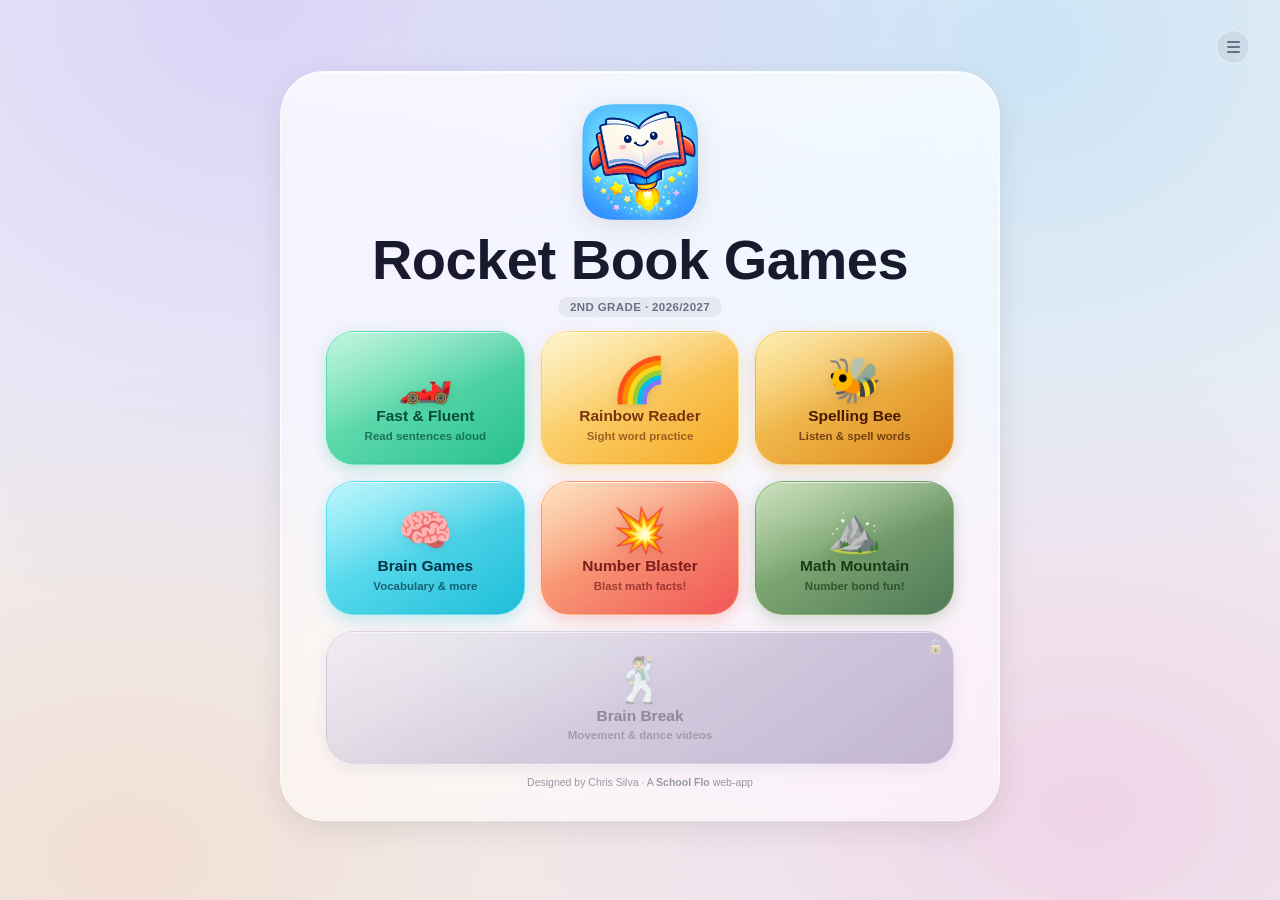
==== index.html @ 182c4bce "Add install.html + Install as Web App menu item install.html: step-by-step instructions for iOS (Saf" ====
<!doctype html>
<html lang="en">
<head>
  <meta charset="utf-8" />
  <script>if(location.hostname==='creativesilva.github.io'){location.replace('https://www.schoolflo.org/rocket_book_games/')}</script>
  <meta name="viewport" content="width=device-width, initial-scale=1, minimum-scale=1, maximum-scale=1, user-scalable=no, viewport-fit=cover" />
  <meta name="apple-mobile-web-app-capable" content="yes" />
  <meta name="apple-mobile-web-app-status-bar-style" content="black-translucent" />
  <meta name="apple-mobile-web-app-title" content="Rocket Book" />
  <meta name="theme-color" content="#f0f0f5" />
  <link rel="apple-touch-icon" href="rocket_book_logo.png?v=12" />
  <link rel="icon" type="image/png" sizes="192x192" href="rocket_book_logo.png?v=12" />
  <link rel="shortcut icon" href="rocket_book_logo.png?v=12" />
  <title>Rocket Book Games</title>
  <style>
    :root {
      --bg:           #f0f0f5;
      --glass:        rgba(255,255,255,0.58);
      --glass-border: rgba(255,255,255,0.70);
      --glass-shadow: 0 8px 32px rgba(0,0,0,0.09);
      --text:         #1a1a2e;
      --muted:        #6b7085;
      --blur:         28px;
      --radius:       22px;
    }

    * { box-sizing: border-box; -webkit-tap-highlight-color: transparent; margin: 0; padding: 0; }

    html, body {
      width: 100%; min-height: 100%; overflow-x: hidden; overflow-y: auto; touch-action: pan-y;
    }

    body {
      font-family: -apple-system, BlinkMacSystemFont, 'SF Pro Display', 'Helvetica Neue', Arial, sans-serif;
      color: var(--text);
      min-height: 100vh; min-height: 100dvh;
      display: flex; align-items: center; justify-content: center;
      padding: max(14px, env(safe-area-inset-top))
               max(14px, env(safe-area-inset-right))
               max(20px, env(safe-area-inset-bottom))
               max(14px, env(safe-area-inset-left));
      user-select: none; -webkit-user-select: none;
      -webkit-text-size-adjust: 100%;
      overscroll-behavior-y: contain;
      background:
        radial-gradient(ellipse at 20%  0%,  rgba(147,130,255,0.25), transparent 50%),
        radial-gradient(ellipse at 80%  5%,  rgba(59,180,246,0.20),  transparent 45%),
        radial-gradient(ellipse at 10%  95%, rgba(251,146,60,0.18),  transparent 40%),
        radial-gradient(ellipse at 85%  90%, rgba(236,72,153,0.16),  transparent 40%),
        var(--bg);
    }

    .app, button, img, a { touch-action: manipulation; }

    /* ── Card ─────────────────────────────────────────────────────── */
    .app {
      width: min(100%, 430px);
      background: var(--glass);
      backdrop-filter: blur(var(--blur)) saturate(1.6);
      -webkit-backdrop-filter: blur(var(--blur)) saturate(1.6);
      border-radius: 36px;
      box-shadow: var(--glass-shadow), inset 0 1px 0 rgba(255,255,255,0.9), inset 0 -1px 0 rgba(0,0,0,0.02);
      padding: 18px 18px 20px;
      display: flex; flex-direction: column; align-items: center;
      position: relative; overflow: hidden;
      border: 1px solid var(--glass-border);
    }
    .app::before {
      content: ""; position: absolute; inset: 0; pointer-events: none;
      background: linear-gradient(180deg, rgba(255,255,255,0.45) 0%, transparent 34%);
      border-radius: 36px;
    }

    /* ── Hamburger button ─────────────────────────────────────────── */
    .menu-btn {
      position: fixed; top: calc(max(14px, env(safe-area-inset-top)) + 16px); right: calc(max(14px, env(safe-area-inset-right)) + 16px);
      width: 34px; height: 34px; z-index: 9970;
      background: rgba(0,0,0,0.055);
      border: 1px solid rgba(255,255,255,0.55);
      border-radius: 50%;
      display: flex; flex-direction: column;
      align-items: center; justify-content: center;
      gap: 3.5px; cursor: pointer; padding: 0;
      backdrop-filter: blur(8px); -webkit-backdrop-filter: blur(8px);
      transition: background 0.15s;
    }
    .menu-btn:active { background: rgba(0,0,0,0.10); }
    .menu-btn span {
      display: block; width: 13px; height: 1.5px;
      background: var(--muted); border-radius: 2px;
    }

    /* ── Screen ───────────────────────────────────────────────────── */
    .screen {
      position: relative; z-index: 1;
      display: flex; align-items: center; justify-content: center;
      text-align: center; flex-direction: column; width: 100%;
    }

    /* ── Brand ────────────────────────────────────────────────────── */
    .brand-logo {
      width: min(20vw, 68px); height: auto;
      margin: 0 0 6px;
      filter: drop-shadow(0 5px 14px rgba(0,0,0,0.10));
      animation: logoFloat 4s ease-in-out infinite;
    }
    @keyframes logoFloat {
      0%,100% { transform: translateY(0);    }
      50%      { transform: translateY(-4px); }
    }

    .app-title {
      font-size: clamp(24px, 6.5vw, 34px);
      font-weight: 800; line-height: 1.06;
      letter-spacing: -0.5px; margin-bottom: 6px;
    }
    .app-subtitle {
      font-size: 11.5px; font-weight: 700;
      color: var(--muted); margin-bottom: 14px;
      letter-spacing: 0.4px;
      background: rgba(0,0,0,0.05);
      border-radius: 20px;
      padding: 4px 12px;
      text-transform: uppercase;
    }

    /* ── Game grid ────────────────────────────────────────────────── */
    .game-grid {
      width: 100%; max-width: 330px;
      display: grid; grid-template-columns: 1fr 1fr;
      gap: 10px;
    }

    .game-tile {
      border: none; outline: none;
      border-radius: var(--radius);
      padding: 18px 10px 16px;
      display: flex; flex-direction: column;
      align-items: center; justify-content: center;
      gap: 5px; text-align: center; cursor: pointer;
      position: relative; overflow: hidden;
      transition: transform 0.12s ease, box-shadow 0.18s ease;
      backdrop-filter: blur(12px); -webkit-backdrop-filter: blur(12px);
    }
    .game-tile:active { transform: scale(0.94); }

    /* Hover lift — mouse/trackpad only, skip locked tile */
    @media (hover: hover) {
      .game-tile:not(.locked):hover {
        transform: translateY(-3px) scale(1.02);
        box-shadow: 0 14px 36px rgba(0,0,0,0.18), inset 0 1px 0 rgba(255,255,255,0.72);
        transition: transform 0.20s ease, box-shadow 0.20s ease;
      }
      .game-tile:active {
        transform: scale(0.93) !important;
        transition-duration: 0.07s !important;
      }
    }

    /* Click ripple */
    .tile-ripple {
      position: absolute; border-radius: 50%;
      background: rgba(255,255,255,0.28);
      transform: scale(0); pointer-events: none; z-index: 10;
      animation: tile-ripple 0.55s ease-out forwards;
    }
    @keyframes tile-ripple { to { transform: scale(4); opacity: 0; } }
    .game-tile::before {
      content: ""; position: absolute; inset: 0; pointer-events: none;
      border-radius: var(--radius);
      background: linear-gradient(160deg, rgba(255,255,255,0.50) 0%, transparent 52%);
    }
    .game-tile::after {
      content: ""; position: absolute; inset: 0; pointer-events: none;
      border-radius: var(--radius);
      box-shadow: inset 0 1px 0 rgba(255,255,255,0.65), inset 0 -1px 0 rgba(0,0,0,0.04);
    }

    .tile-icon { font-size: 34px; line-height: 1; filter: drop-shadow(0 2px 5px rgba(0,0,0,0.09)); position: relative; z-index: 1; }
    .tile-name { font-size: 13px; font-weight: 800; line-height: 1.15; position: relative; z-index: 1; }
    .tile-desc { font-size: 10.5px; font-weight: 600; line-height: 1.2; opacity: 0.70; position: relative; z-index: 1; }

    /* Tile color themes */
    .tile-fast {
      background: linear-gradient(145deg, rgba(110,231,183,0.85), rgba(16,185,129,0.90));
      color: #064e3b; box-shadow: 0 5px 16px rgba(16,185,129,0.24);
      border: 1px solid rgba(110,231,183,0.48);
    }
    .tile-rainbow {
      background: linear-gradient(145deg, rgba(253,230,138,0.85), rgba(245,158,11,0.90));
      color: #78350f; box-shadow: 0 5px 16px rgba(245,158,11,0.24);
      border: 1px solid rgba(253,230,138,0.48);
    }
    .tile-spelling {
      background: linear-gradient(145deg, rgba(252,211,77,0.85), rgba(217,119,6,0.90));
      color: #451a03; box-shadow: 0 5px 16px rgba(217,119,6,0.24);
      border: 1px solid rgba(252,211,77,0.48);
    }
    .tile-brain {
      background: linear-gradient(145deg, rgba(103,232,249,0.85), rgba(6,182,212,0.90));
      color: #083344; box-shadow: 0 5px 16px rgba(6,182,212,0.24);
      border: 1px solid rgba(103,232,249,0.48);
    }
    .tile-math {
      background: linear-gradient(145deg, rgba(253,186,116,0.85), rgba(239,68,68,0.90));
      color: #7c1d1d; box-shadow: 0 5px 16px rgba(239,68,68,0.24);
      border: 1px solid rgba(253,186,116,0.48);
    }
    .tile-mountain {
      background: linear-gradient(145deg, rgba(134,184,106,0.85), rgba(61,107,69,0.90));
      color: #1a3a1a; box-shadow: 0 5px 16px rgba(61,107,69,0.24);
      border: 1px solid rgba(134,184,106,0.48);
    }
    .tile-break {
      background: linear-gradient(145deg, rgba(196,181,253,0.85), rgba(139,92,246,0.90));
      color: #2e1065; box-shadow: 0 5px 16px rgba(139,92,246,0.24);
      border: 1px solid rgba(196,181,253,0.48);
      grid-column: 1 / -1;
    }

    /* Staggered entrance — backwards so transform lock releases after animation */
    .game-grid .game-tile {
      animation: tileIn 0.32s ease backwards;
    }
    .game-grid .game-tile:nth-child(1) { animation-delay: 0.04s; }
    .game-grid .game-tile:nth-child(2) { animation-delay: 0.09s; }
    .game-grid .game-tile:nth-child(3) { animation-delay: 0.14s; }
    .game-grid .game-tile:nth-child(4) { animation-delay: 0.19s; }
    .game-grid .game-tile:nth-child(5) { animation-delay: 0.24s; }
    .game-grid .game-tile:nth-child(6) { animation-delay: 0.29s; }
    .game-grid .game-tile:nth-child(7) { animation-delay: 0.34s; }
    @keyframes tileIn {
      from { opacity: 0; transform: translateY(10px) scale(0.97); }
      to   { opacity: 1; transform: translateY(0)    scale(1); }
    }

    /* ── Footer ───────────────────────────────────────────────────── */
    .footer {
      margin-top: 12px;
      display: flex; align-items: center; justify-content: center;
    }
    .micro-note { font-size: 10.5px; color: var(--muted); line-height: 1.3; opacity: 0.7; }
    .credit-link { color: inherit; text-decoration: none; font-weight: 700; opacity: 1; }
    .credit-link:hover { text-decoration: underline; }

    /* ── Menu dropdown ────────────────────────────────────────────── */
    .menu-overlay {
      display: none; position: fixed; inset: 0; z-index: 9980;
    }
    .menu-overlay.open { display: block; }
    .menu-sheet {
      position: fixed;
      background: rgba(255,255,255,0.96);
      backdrop-filter: blur(24px); -webkit-backdrop-filter: blur(24px);
      border-radius: 16px;
      box-shadow: 0 10px 36px rgba(0,0,0,0.13), 0 2px 8px rgba(0,0,0,0.06);
      border: 1px solid rgba(255,255,255,0.75);
      padding: 6px; min-width: 190px;
      max-height: calc(100dvh - 80px); overflow-y: auto;
      animation: sheetIn 0.18s ease;
    }
    @keyframes sheetIn {
      from { opacity: 0; transform: scale(0.92) translateY(-6px); }
      to   { opacity: 1; transform: scale(1)    translateY(0);     }
    }
    .menu-item {
      display: flex; align-items: center; gap: 10px;
      width: 100%; padding: 11px 14px;
      background: none; border: 0; border-radius: 10px;
      font-family: inherit; font-size: 15px; font-weight: 700;
      color: var(--text); cursor: pointer; text-align: left;
      transition: background 0.1s;
    }
    .menu-item:active { background: rgba(0,0,0,0.06); }
    .menu-item-icon { font-size: 17px; width: 22px; text-align: center; flex-shrink: 0; }
    .menu-divider {
      height: 1px; background: rgba(0,0,0,0.07); margin: 4px 8px;
    }
    .menu-version {
      font-size: 11px; color: var(--muted); font-weight: 600;
      text-align: center; padding: 6px 14px 8px;
    }

    /* ── Reports modal ────────────────────────────────────────────── */
    .reports-overlay {
      display: none; position: fixed; inset: 0; z-index: 9998;
      background: rgba(0,0,0,0.40);
      backdrop-filter: blur(6px); -webkit-backdrop-filter: blur(6px);
      align-items: center; justify-content: center; padding: 20px;
    }
    .reports-overlay.open { display: flex; }
    .reports-modal {
      background: rgba(255,255,255,0.94);
      backdrop-filter: blur(24px); -webkit-backdrop-filter: blur(24px);
      border-radius: 24px; width: 100%; max-width: 380px;
      max-height: 80dvh; display: flex; flex-direction: column;
      box-shadow: 0 16px 48px rgba(0,0,0,0.15);
      border: 1px solid rgba(255,255,255,0.65); overflow: hidden;
    }
    .reports-header {
      padding: 16px 20px 12px;
      display: flex; justify-content: space-between; align-items: center;
      border-bottom: 1px solid rgba(0,0,0,0.06);
    }
    .reports-header h2 { font-size: 17px; font-weight: 800; margin: 0; }
    .reports-close {
      background: rgba(0,0,0,0.06); border: none; border-radius: 50%;
      width: 30px; height: 30px; font-size: 16px; cursor: pointer;
      display: flex; align-items: center; justify-content: center;
      font-family: inherit;
    }
    .reports-body {
      flex: 1; overflow-y: auto; -webkit-overflow-scrolling: touch;
      padding: 12px 20px 16px; touch-action: pan-y;
    }
    .report-card {
      background: rgba(0,0,0,0.03); border-radius: 14px;
      padding: 12px 14px; margin-bottom: 8px;
    }
    .report-card .rc-top { display: flex; justify-content: space-between; align-items: center; }
    .report-card .rc-game  { font-size: 14px; font-weight: 700; }
    .report-card .rc-score { font-size: 14px; font-weight: 800; }
    .report-card .rc-date  { font-size: 11px; color: var(--muted); margin-top: 2px; }
    .report-card .rc-bar   { height: 4px; background: rgba(0,0,0,0.06); border-radius: 2px; margin-top: 6px; overflow: hidden; }
    .report-card .rc-fill  { height: 100%; border-radius: 2px; }
    .reports-empty { text-align: center; color: var(--muted); font-size: 14px; padding: 30px 0; }
    .reports-footer { padding: 10px 20px 14px; border-top: 1px solid rgba(0,0,0,0.06); text-align: center; }
    .clear-reports-btn {
      background: none; border: none; color: #ef4444;
      font-size: 13px; font-weight: 700; cursor: pointer;
      padding: 6px 12px; font-family: inherit;
    }

    /* ── Install banner ───────────────────────────────────────────── */
    .install-banner {
      position: fixed; bottom: 0; left: 0; right: 0;
      background: rgba(0,0,0,0.85); color: #fff;
      padding: 14px 20px; text-align: center;
      font-size: 14px; z-index: 9999;
      backdrop-filter: blur(10px); -webkit-backdrop-filter: blur(10px);
      display: none;
    }
    .install-banner b { color: #6ee7b7; }
    .install-banner .close-banner {
      position: absolute; top: 8px; right: 12px;
      color: #fff; background: none; border: none;
      font-size: 20px; cursor: pointer; font-family: inherit;
    }

    /* ── Responsive ───────────────────────────────────────────────── */
    @media (max-width: 390px) {
      .brand-logo { width: min(24vw, 62px); }
      .game-grid { max-width: 288px; gap: 8px; }
      .game-tile { padding: 14px 8px 12px; border-radius: 20px; }
      .tile-icon { font-size: 28px; }
      .tile-name { font-size: 12px; }
    }

    /* ── Brain Break lock state ──────────────────────────────────── */
    .tile-break.locked {
      filter: grayscale(0.65);
      opacity: 0.50;
    }
    .tile-lock-icon {
      position: absolute; top: 7px; right: 9px;
      font-size: 14px; z-index: 2; line-height: 1;
    }
    .lock-toast {
      position: fixed; bottom: 88px; left: 50%;
      transform: translateX(-50%) translateY(14px);
      background: rgba(0,0,0,0.82); color: #fff;
      padding: 10px 22px; border-radius: 50px;
      font-size: 14px; font-weight: 700;
      white-space: nowrap; z-index: 99999;
      opacity: 0; transition: opacity 0.22s, transform 0.22s;
      pointer-events: none;
    }
    .lock-toast.show {
      opacity: 1; transform: translateX(-50%) translateY(0);
    }

    /* ── Portrait-only ────────────────────────────────────────────── */
    .rotate-overlay {
      display: none; position: fixed; inset: 0;
      background: #172033; color: #fff; z-index: 99999;
      align-items: center; justify-content: center;
      flex-direction: column; text-align: center; padding: 24px;
      font-family: -apple-system, BlinkMacSystemFont, sans-serif;
    }
    @media (orientation: landscape) { .rotate-overlay { display: flex; } }
    .rotate-overlay.dismissed { display: none !important; }
    .rotate-anyway-btn {
      margin-top: 22px; background: rgba(255,255,255,0.12);
      border: 1px solid rgba(255,255,255,0.28); border-radius: 50px;
      padding: 11px 26px; color: rgba(255,255,255,0.70);
      font-family: -apple-system, BlinkMacSystemFont, sans-serif;
      font-size: 15px; font-weight: 700; cursor: pointer;
    }
    .rotate-anyway-btn:active { background: rgba(255,255,255,0.22); }
  </style>
  <link rel="manifest" href="manifest.webmanifest?v=20260428a" />
  <link rel="stylesheet" href="mobile-fixes.css?v=20261001-ipad" />
</head>
<body>
  <button class="menu-btn" id="menuBtn" type="button" aria-label="Menu" aria-haspopup="true">
    <span></span><span></span><span></span>
  </button>
  <div class="app">

    <div class="screen">
      <img src="rocket_book_logo.png" alt="Rocket Book logo" class="brand-logo" />
      <div class="app-title">Rocket Book Games</div>
      <div class="app-subtitle">2nd Grade &middot; 2026/2027</div>

      <div class="game-grid">
        <button class="game-tile tile-fast" onclick="window.location.href='fast.html'" type="button">
          <span class="tile-icon">&#x1F3CE;&#xFE0F;</span>
          <span class="tile-name">Fast &amp; Fluent</span>
          <span class="tile-desc">Read sentences aloud</span>
        </button>
        <button class="game-tile tile-rainbow" onclick="window.location.href='rainbow.html'" type="button">
          <span class="tile-icon">&#x1F308;</span>
          <span class="tile-name">Rainbow Reader</span>
          <span class="tile-desc">Sight word practice</span>
        </button>
        <button class="game-tile tile-spelling" onclick="window.location.href='spell.html'" type="button">
          <span class="tile-icon">&#x1F41D;</span>
          <span class="tile-name">Spelling Bee</span>
          <span class="tile-desc">Listen &amp; spell words</span>
        </button>
        <button class="game-tile tile-brain" onclick="window.location.href='learn.html'" type="button">
          <span class="tile-icon">&#x1F9E0;</span>
          <span class="tile-name">Brain Games</span>
          <span class="tile-desc">Vocabulary &amp; more</span>
        </button>
        <button class="game-tile tile-math" onclick="window.location.href='math.html'" type="button">
          <span class="tile-icon">&#x1F4A5;</span>
          <span class="tile-name">Number Blaster</span>
          <span class="tile-desc">Blast math facts!</span>
        </button>
        <button class="game-tile tile-mountain" onclick="window.location.href='mountain.html'" type="button">
          <span class="tile-icon">&#x26F0;&#xFE0F;</span>
          <span class="tile-name">Math Mountain</span>
          <span class="tile-desc">Number bond fun!</span>
        </button>
        <button class="game-tile tile-break" id="breakTile" onclick="goBrainBreak()" type="button">
          <span class="tile-icon">&#x1F57A;</span>
          <span class="tile-name">Brain Break</span>
          <span class="tile-desc">Movement &amp; dance videos</span>
        </button>
      </div>

      <div class="footer">
        <div class="micro-note">
          Designed by Chris Silva &middot; A <a class="credit-link" href="https://www.schoolflo.org" target="_blank" rel="noopener noreferrer">School Flo</a> web-app
        </div>
      </div>
    </div>
  </div>

  <!-- Menu dropdown (outside .app so it's not clipped) ───────────── -->
  <div class="menu-overlay" id="menuOverlay" onclick="if(event.target===this)closeMenu()">
    <div class="menu-sheet" id="menuSheet">
      <button class="menu-item" type="button" onclick="closeMenu();window.location.href='index.html'">
        <span class="menu-item-icon">&#x1F3E0;</span> Home
      </button>
      <button class="menu-item" type="button" onclick="closeMenu();openReports()">
        <span class="menu-item-icon">&#x1F4CA;</span> Reports
      </button>
      <div class="menu-divider"></div>
      <button class="menu-item" type="button" onclick="closeMenu();window.location.href='fast.html'">
        <span class="menu-item-icon">&#x1F3CE;&#xFE0F;</span> Fast &amp; Fluent
      </button>
      <button class="menu-item" type="button" onclick="closeMenu();window.location.href='rainbow.html'">
        <span class="menu-item-icon">&#x1F308;</span> Rainbow Reader
      </button>
      <button class="menu-item" type="button" onclick="closeMenu();window.location.href='spell.html'">
        <span class="menu-item-icon">&#x1F41D;</span> Spelling Bee
      </button>
      <button class="menu-item" type="button" onclick="closeMenu();window.location.href='learn.html'">
        <span class="menu-item-icon">&#x1F9E0;</span> Brain Games
      </button>
      <button class="menu-item" type="button" onclick="closeMenu();window.location.href='math.html'">
        <span class="menu-item-icon">&#x1F4A5;</span> Number Blaster
      </button>
      <button class="menu-item" type="button" onclick="closeMenu();window.location.href='mountain.html'">
        <span class="menu-item-icon">&#x26F0;&#xFE0F;</span> Math Mountain
      </button>
      <div class="menu-divider"></div>
      <button class="menu-item" type="button" onclick="closeMenu();window.location.href='install.html'">
        <span class="menu-item-icon">&#x1F4F2;</span> Install as Web App
      </button>
      <button class="menu-item" type="button" onclick="closeMenu();shareByEmail()">
        <span class="menu-item-icon">&#x2709;&#xFE0F;</span> Share via Email
      </button>
      <button class="menu-item" id="copyLinkBtn" type="button" onclick="copyAppLink()">
        <span class="menu-item-icon">&#x1F517;</span> <span id="copyLinkLabel">Copy Link</span>
      </button>
      <div class="menu-divider"></div>
      <div class="menu-version">Rocket Book Games</div>
    </div>
  </div>

  <!-- Reports modal ─────────────────────────────────────────────── -->
  <div class="reports-overlay" id="reportsOverlay" onclick="if(event.target===this)closeReports()">
    <div class="reports-modal">
      <div class="reports-header">
        <h2>&#x1F4CA; Reports</h2>
        <button class="reports-close" type="button" onclick="closeReports()">&times;</button>
      </div>
      <div class="reports-body" id="reportsBody"></div>
      <div class="reports-footer" id="reportsFooter" style="display:none">
        <button class="clear-reports-btn" type="button" onclick="clearReports()">Clear All Reports</button>
      </div>
    </div>
  </div>

  <!-- Brain Break lock toast ────────────────────────────────────── -->
  <div class="lock-toast" id="lockToast">Complete a learning game first!</div>

  <!-- Install banner ────────────────────────────────────────────── -->
  <div class="install-banner" id="installBanner">
    <button class="close-banner" type="button" onclick="document.getElementById('installBanner').style.display='none';localStorage.setItem('bannerDismissed','1')">&times;</button>
    Tap <b>Share &#x2191;</b> then <b>Add to Home Screen</b> for the best experience!
  </div>

  <!-- Rotate overlay ────────────────────────────────────────────── -->
  <div class="rotate-overlay" id="rotateOverlay" aria-hidden="true">
    <div style="font-size:64px">📱</div>
    <div style="font-size:22px;font-weight:900;margin-top:16px">Please rotate your device</div>
    <div style="font-size:15px;margin-top:8px;opacity:0.7">This game works best in portrait mode</div>
    <button class="rotate-anyway-btn" onclick="document.getElementById('rotateOverlay').classList.add('dismissed')" type="button">Play anyway</button>
  </div>

  <script>
    try { screen.orientation.lock('portrait').catch(() => {}); } catch(e) {}

    // ── Hamburger menu ──────────────────────────────────────────────
    const menuBtn     = document.getElementById('menuBtn');
    const menuOverlay = document.getElementById('menuOverlay');
    const menuSheet   = document.getElementById('menuSheet');

    menuBtn.addEventListener('click', function() {
      const rect = menuBtn.getBoundingClientRect();
      menuSheet.style.top   = (rect.bottom + 6) + 'px';
      menuSheet.style.right = (window.innerWidth - rect.right) + 'px';
      menuOverlay.classList.add('open');
    });

    function closeMenu() { menuOverlay.classList.remove('open'); }

    // ── Reports ─────────────────────────────────────────────────────
    function openReports() {
      var reports = JSON.parse(localStorage.getItem('rocketBookReports') || '[]');
      var body    = document.getElementById('reportsBody');
      var footer  = document.getElementById('reportsFooter');
      if (!reports.length) {
        body.innerHTML = '<div class="reports-empty">No reports yet!<br>Play a game to see results here.</div>';
        footer.style.display = 'none';
      } else {
        footer.style.display = '';
        var html = '';
        var sorted = reports.slice().reverse();
        for (var i = 0; i < sorted.length; i++) {
          var rep  = sorted[i];
          var pct  = rep.total > 0 ? Math.round((rep.correct / rep.total) * 100) : 0;
          var clr  = pct >= 80 ? '#22c55e' : pct >= 50 ? '#f59e0b' : '#ef4444';
          var star = pct === 100 ? ' ⭐' : '';
          var d    = new Date(rep.date);
          var ds   = d.toLocaleDateString('en-US', { month:'short', day:'numeric', year:'numeric' });
          var ts   = d.toLocaleTimeString('en-US', { hour:'numeric', minute:'2-digit' });
          html += '<div class="report-card">'
                + '<div class="rc-top"><span class="rc-game">' + rep.game + '</span>'
                + '<span class="rc-score" style="color:' + clr + '">' + rep.correct + '/' + rep.total + star + '</span></div>'
                + '<div class="rc-date">' + ds + ' at ' + ts + '</div>'
                + '<div class="rc-bar"><div class="rc-fill" style="width:' + pct + '%;background:' + clr + '"></div></div>'
                + '</div>';
        }
        body.innerHTML = html;
      }
      document.getElementById('reportsOverlay').classList.add('open');
    }
    function closeReports() { document.getElementById('reportsOverlay').classList.remove('open'); }
    function clearReports()  { localStorage.removeItem('rocketBookReports'); openReports(); }

    // ── Touch guards ────────────────────────────────────────────────
    document.addEventListener('touchmove', function(e) {
      if (!e.target.closest('[touch-action="pan-y"]') && !e.target.closest('.reports-body')) e.preventDefault();
    }, { passive: false });
    document.addEventListener('gesturestart',  function(e) { e.preventDefault(); });
    document.addEventListener('gesturechange', function(e) { e.preventDefault(); });

    // ── Share / Copy link ───────────────────────────────────────────
    var APP_URL = 'https://www.schoolflo.org/rocket_book_games/';

    function shareByEmail() {
      var subject = encodeURIComponent('Rocket Book Games');
      var body    = encodeURIComponent('Check out Rocket Book Games here: ' + APP_URL);
      window.location.href = 'mailto:?subject=' + subject + '&body=' + body;
    }

    function copyAppLink() {
      var label = document.getElementById('copyLinkLabel');
      navigator.clipboard.writeText(APP_URL).then(function() {
        label.textContent = 'Copied!';
        setTimeout(function() { label.textContent = 'Copy Link'; closeMenu(); }, 1800);
      }).catch(function() {
        var ta = document.createElement('textarea');
        ta.value = APP_URL; ta.style.position = 'fixed'; ta.style.opacity = '0';
        document.body.appendChild(ta); ta.select();
        try { document.execCommand('copy'); } catch(e) {}
        document.body.removeChild(ta);
        label.textContent = 'Copied!';
        setTimeout(function() { label.textContent = 'Copy Link'; closeMenu(); }, 1800);
      });
    }

    // ── Brain Break lock ────────────────────────────────────────────
    const breakTile = document.getElementById('breakTile');
    const lockToast = document.getElementById('lockToast');
    let toastTimer  = null;

    function updateBreakTile() {
      const unlocked = localStorage.getItem('rocketBreakUnlocked') === '1';
      if (unlocked) {
        breakTile.classList.remove('locked');
        var existing = breakTile.querySelector('.tile-lock-icon');
        if (existing) existing.remove();
      } else {
        breakTile.classList.add('locked');
        if (!breakTile.querySelector('.tile-lock-icon')) {
          var icon = document.createElement('span');
          icon.className = 'tile-lock-icon';
          icon.textContent = '🔒';
          breakTile.appendChild(icon);
        }
      }
    }

    function goBrainBreak() {
      if (localStorage.getItem('rocketBreakUnlocked') !== '1') {
        clearTimeout(toastTimer);
        lockToast.classList.add('show');
        toastTimer = setTimeout(function() { lockToast.classList.remove('show'); }, 2600);
        return;
      }
      window.location.href = 'break.html';
    }

    updateBreakTile();
    window.addEventListener('pageshow', updateBreakTile);

    // ── Tile ripple on tap/click ────────────────────────────────────
    document.querySelectorAll('.game-tile').forEach(function(tile) {
      tile.addEventListener('pointerdown', function(e) {
        var rect = tile.getBoundingClientRect();
        var size = Math.max(rect.width, rect.height);
        var r    = document.createElement('span');
        r.className = 'tile-ripple';
        r.style.cssText = 'width:' + size + 'px;height:' + size + 'px;'
          + 'left:' + (e.clientX - rect.left - size / 2) + 'px;'
          + 'top:'  + (e.clientY - rect.top  - size / 2) + 'px;';
        tile.appendChild(r);
        r.addEventListener('animationend', function() { r.remove(); });
      });
    });

    // ── Install prompt ──────────────────────────────────────────────
    if (/iPhone|iPad/.test(navigator.userAgent) && !window.navigator.standalone && !localStorage.getItem('bannerDismissed')) {
      setTimeout(function() { document.getElementById('installBanner').style.display = 'block'; }, 2000);
    }
  </script>
  <script src="app-shell.js?v=20260428a" defer></script>
</body>
</html>
---- mobile-fixes.css ----
:root {
  --app-visual-height: 100dvh;
}

html,
body {
  min-height: var(--app-visual-height, 100dvh);
}

.celebration-img {
  transition: opacity 0.16s ease;
}

.celebration-img.is-loading,
.celebration-img:not([src]),
.celebration-img[src=""] {
  opacity: 0 !important;
  box-shadow: none !important;
  margin-top: 0 !important;
  max-height: 0 !important;
  min-height: 0 !important;
}

@media (max-width: 600px) {
  body {
    min-height: var(--app-visual-height, 100dvh) !important;
    padding: max(10px, env(safe-area-inset-top)) max(10px, env(safe-area-inset-right)) max(14px, env(safe-area-inset-bottom)) max(10px, env(safe-area-inset-left)) !important;
  }

  html.browser-chrome .app {
    width: min(100%, 430px) !important;
    border-radius: 28px !important;
    padding: 16px 16px 18px 16px !important;
    overflow-y: auto !important;
    -webkit-overflow-scrolling: touch;
  }

  html.browser-chrome .screen {
    padding: 4px 2px 0 2px !important;
  }

  html.browser-chrome .topbar {
    min-height: 36px !important;
    margin-bottom: 2px !important;
  }

  html.browser-chrome .brand-logo {
    width: min(26vw, 96px) !important;
    max-width: 96px !important;
    max-height: 96px !important;
    margin-bottom: 6px !important;
  }

  html.browser-chrome .title,
  html.browser-chrome .app-title {
    font-size: clamp(30px, 8vw, 46px) !important;
    line-height: 1.04 !important;
    letter-spacing: 0 !important;
    margin-bottom: 6px !important;
  }

  html.browser-chrome .subtitle,
  html.browser-chrome .age-subtitle {
    margin-bottom: 6px !important;
  }

  html.browser-chrome .small-note,
  html.browser-chrome .selector-note {
    line-height: 1.3 !important;
    margin-bottom: 10px !important;
  }

  html.browser-chrome .segmented-actions,
  html.browser-chrome .rainbow-button-row {
    margin-top: 10px !important;
    margin-bottom: 8px !important;
  }

  html.browser-chrome .single-home-wrap,
  html.browser-chrome .single-btn-wrap,
  html.browser-chrome .menu-buttons {
    margin-top: 8px !important;
  }

  html.browser-chrome .sentence-wrap {
    min-height: 230px !important;
  }

  html.browser-chrome .sentence {
    font-size: clamp(30px, 7.6vw, 48px) !important;
  }

  html.browser-chrome .sentence-emoji {
    font-size: clamp(72px, 19vw, 96px) !important;
    margin-bottom: 12px !important;
  }

  html.browser-chrome .speaker-zone {
    min-height: 132px !important;
  }

  html.browser-chrome .speaker-btn {
    width: 100px !important;
    height: 100px !important;
  }
}

@media (max-width: 600px) and (max-height: 760px) {
  html.browser-chrome .app {
    min-height: auto !important;
    height: auto !important;
    max-height: none !important;
  }

  html.browser-chrome .brand-logo {
    width: min(22vw, 82px) !important;
    max-width: 82px !important;
    max-height: 82px !important;
  }

  html.browser-chrome .title,
  html.browser-chrome .app-title {
    font-size: clamp(28px, 7.4vw, 40px) !important;
  }

  html.browser-chrome .small-note,
  html.browser-chrome .selector-note {
    font-size: 14px !important;
  }

  html.browser-chrome .sentence-wrap {
    min-height: 210px !important;
  }

  html.browser-chrome .speaker-zone {
    min-height: 118px !important;
  }

  html.browser-chrome .speaker-btn {
    width: 92px !important;
    height: 92px !important;
  }

  html.browser-chrome .game-icon,
  html.browser-chrome .bee-icon {
    font-size: 40px !important;
    margin-bottom: 4px !important;
  }
}

html.browser-chrome body {
  align-items: flex-start !important;
  justify-content: center !important;
  padding-bottom: max(96px, env(safe-area-inset-bottom)) !important;
}

html.browser-chrome .app {
  min-height: auto !important;
  height: auto !important;
  max-height: none !important;
}

html.browser-chrome .topbar {
  min-height: 30px !important;
}

html.browser-chrome .brand-logo {
  width: min(23vw, 84px) !important;
  max-width: 84px !important;
  max-height: 84px !important;
}

html.browser-chrome .title,
html.browser-chrome .app-title {
  font-size: clamp(28px, 7.4vw, 40px) !important;
}

html.standalone-app body {
  padding-bottom: max(16px, env(safe-area-inset-bottom)) !important;
}

/* ── Global design polish (all pages) ───────────────────────── */

/* Crisp font rendering */
body {
  -webkit-font-smoothing: antialiased;
  -moz-osx-font-smoothing: grayscale;
  text-rendering: optimizeLegibility;
}

/* Button feel: smoother feedback on all interactive elements */
button {
  -webkit-tap-highlight-color: transparent;
}

/* Standalone: give bottom action strips breathing room above home indicator */
html.standalone-app .segmented-actions {
  margin-bottom: max(4px, calc(env(safe-area-inset-bottom) - 18px)) !important;
}

html.standalone-app .compact-buttons {
  padding-bottom: max(0px, calc(env(safe-area-inset-bottom) - 20px)) !important;
}

/* Standalone: prevent the app card from ending flush with home indicator */
html.standalone-app .app {
  margin-bottom: max(0px, calc(env(safe-area-inset-bottom) - 16px));
}

/* ═══════════════════════════════════════════════════════════════════════
   iPad / tablet optimizations  (768 px wide and up)
   ═══════════════════════════════════════════════════════════════════════ */

@media (min-width: 768px) {

  /* Body: more room around the card */
  body {
    padding-top:    max(24px, env(safe-area-inset-top))    !important;
    padding-right:  max(24px, env(safe-area-inset-right))  !important;
    padding-bottom: max(32px, env(safe-area-inset-bottom)) !important;
    padding-left:   max(24px, env(safe-area-inset-left))   !important;
    align-items: center !important;
  }

  /* App card: wider, more padding, softer radius */
  .app {
    width: min(100%, 640px) !important;
    border-radius: 44px !important;
    padding: 28px 32px 26px !important;
  }

  /* Brand logo */
  .brand-logo {
    width: min(13vw, 102px) !important;
    max-width: 102px !important;
    max-height: 102px !important;
    margin-bottom: 10px !important;
  }

  /* Home screen title */
  .app-title {
    font-size: clamp(38px, 5vw, 52px) !important;
    margin-bottom: 8px !important;
  }

  /* Home grid: 3 columns */
  .game-grid {
    max-width: 556px !important;
    grid-template-columns: 1fr 1fr 1fr !important;
    gap: 14px !important;
  }
  .game-tile {
    padding: 22px 12px 18px !important;
    border-radius: 26px !important;
  }
  .tile-icon { font-size: 38px !important; }
  .tile-name { font-size: 14px !important; }
  .tile-desc { font-size: 11px !important; }
  .tile-break { grid-column: 1 / -1 !important; }

  /* Game screen heading */
  .title {
    font-size: clamp(40px, 5.5vw, 60px) !important;
    margin-bottom: 10px !important;
  }

  /* Fast & Fluent: sentence */
  .sentence {
    font-size: clamp(38px, 5vw, 66px) !important;
  }
  .sentence-emoji {
    font-size: clamp(74px, 10vw, 114px) !important;
  }
  .timer-text {
    font-size: 58px !important;
  }
  .celebration-img {
    width: min(22vw, 158px) !important;
    max-height: 158px !important;
  }
  .run-history {
    max-width: 440px !important;
  }
  .report-canvas-wrap {
    max-width: 460px !important;
  }

  /* Rainbow Reader: sight word */
  .rainbow-word {
    font-size: clamp(68px, 9.5vw, 118px) !important;
  }

  /* Spelling Bee: speaker and revealed word */
  .speaker-zone {
    min-height: 162px !important;
  }
  .speaker-btn {
    width: 132px !important;
    height: 132px !important;
  }
  .speaker-btn svg {
    width: 58px !important;
    height: 58px !important;
  }
  .bee-icon {
    font-size: 64px !important;
    margin-bottom: 6px !important;
  }
  .reveal-word {
    font-size: clamp(42px, 6vw, 66px) !important;
  }

  /* Shared game controls */
  .segmented-actions {
    width: min(100%, 480px) !important;
    max-width: 480px !important;
    margin-top: 14px !important;
  }
  .segment-btn {
    padding: 17px 14px !important;
    font-size: 17px !important;
  }
  .result-title {
    font-size: clamp(36px, 5.5vw, 58px) !important;
  }
  .result-time {
    font-size: clamp(30px, 4.5vw, 52px) !important;
  }

  /* Brain Break: wider card stack and larger cards */
  .card-stack {
    max-width: 580px !important;
  }
  .vid-card {
    border-radius: 22px !important;
    padding: 18px 22px !important;
  }
  .card-icon {
    font-size: clamp(34px, 4vw, 46px) !important;
  }
  .card-name {
    font-size: clamp(16px, 2.2vw, 20px) !important;
  }
  .menu-title {
    font-size: clamp(28px, 4.5vw, 40px) !important;
  }

  /* Portrait-lock overlay: iPads are big enough in any orientation */
  .rotate-overlay {
    display: none !important;
  }
}

/* ═══════════════════════════════════════════════════════════════════════
   iPad Pro 12.9" and larger  (1024 px wide and up)
   ═══════════════════════════════════════════════════════════════════════ */

@media (min-width: 1024px) {

  .app {
    width: min(100%, 720px) !important;
    padding: 32px 38px 30px !important;
  }

  .brand-logo {
    width: min(10vw, 116px) !important;
    max-width: 116px !important;
    max-height: 116px !important;
  }

  .app-title {
    font-size: clamp(42px, 4.5vw, 56px) !important;
  }

  .game-grid {
    max-width: 628px !important;
    gap: 16px !important;
  }
  .game-tile {
    padding: 26px 14px 20px !important;
    border-radius: 28px !important;
  }
  .tile-icon { font-size: 44px !important; }
  .tile-name { font-size: 15.5px !important; }
  .tile-desc { font-size: 11.5px !important; }

  .title {
    font-size: clamp(46px, 5vw, 68px) !important;
  }

  .sentence {
    font-size: clamp(44px, 4.5vw, 74px) !important;
  }
  .timer-text {
    font-size: 68px !important;
  }
  .celebration-img {
    width: min(18vw, 180px) !important;
    max-height: 180px !important;
  }

  .rainbow-word {
    font-size: clamp(76px, 8.5vw, 126px) !important;
  }

  .speaker-btn {
    width: 150px !important;
    height: 150px !important;
  }
  .speaker-btn svg {
    width: 66px !important;
    height: 66px !important;
  }

  .segmented-actions {
    width: min(100%, 540px) !important;
    max-width: 540px !important;
  }

  .card-stack {
    max-width: 640px !important;
  }
  .card-name {
    font-size: clamp(17px, 2vw, 22px) !important;
  }
}
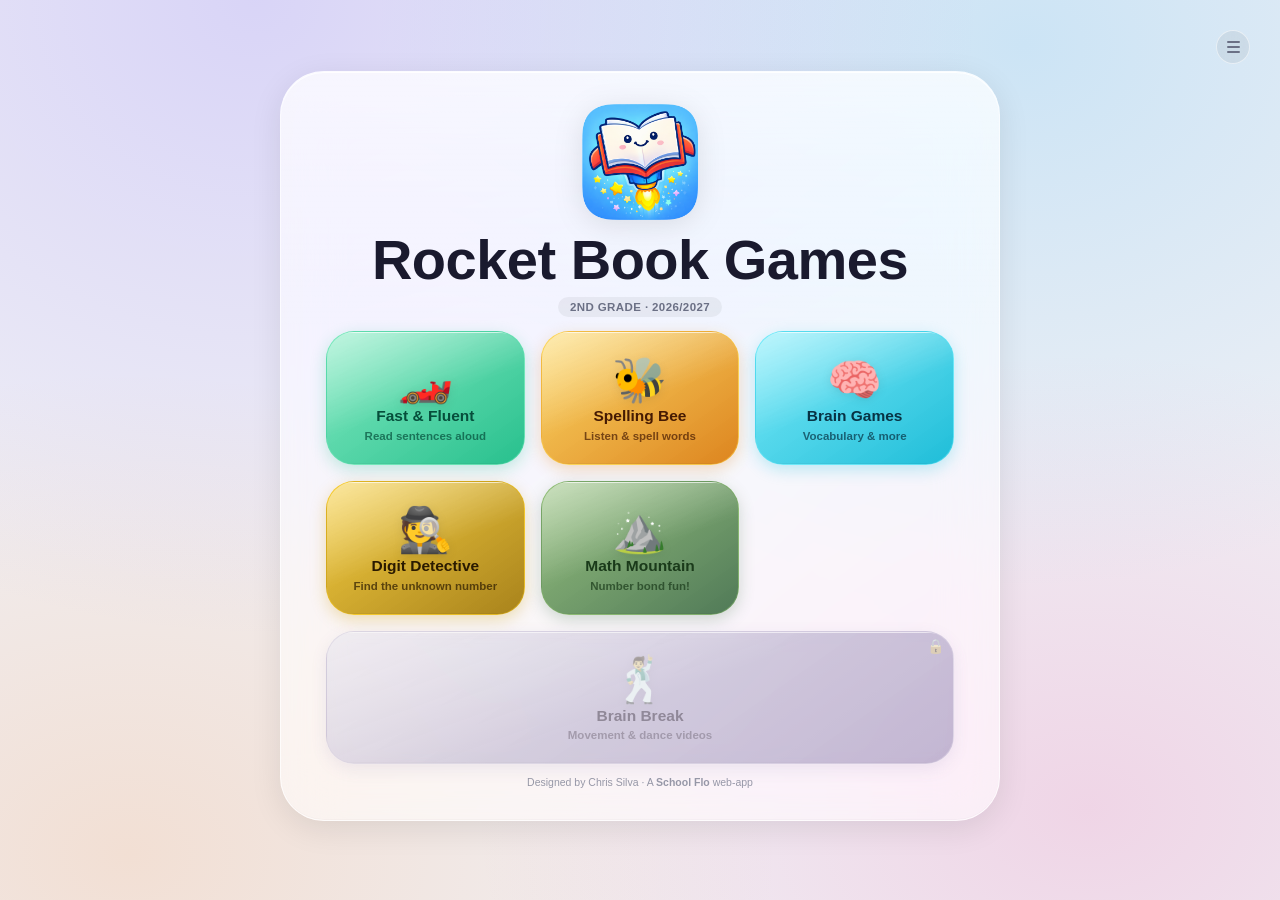
==== commit 3d7fbb7b: "Add Digit Detective math game; replace Rainbow Reader tile detective.html: new drag-the-magnifying-g" ====
--- a/index.html
+++ b/index.html
@@ -211,6 +211,11 @@
       color: #1a3a1a; box-shadow: 0 5px 16px rgba(61,107,69,0.24);
       border: 1px solid rgba(134,184,106,0.48);
     }
+    .tile-detective {
+      background: linear-gradient(145deg, rgba(245,197,24,0.82), rgba(161,120,8,0.92));
+      color: #2a1a00; box-shadow: 0 5px 16px rgba(200,150,0,0.28);
+      border: 1px solid rgba(245,197,24,0.45);
+    }
     .tile-break {
       background: linear-gradient(145deg, rgba(196,181,253,0.85), rgba(139,92,246,0.90));
       color: #2e1065; box-shadow: 0 5px 16px rgba(139,92,246,0.24);
@@ -331,21 +336,59 @@
       padding: 6px 12px; font-family: inherit;
     }
 
-    /* ── Install banner ───────────────────────────────────────────── */
-    .install-banner {
-      position: fixed; bottom: 0; left: 0; right: 0;
-      background: rgba(0,0,0,0.85); color: #fff;
-      padding: 14px 20px; text-align: center;
-      font-size: 14px; z-index: 9999;
-      backdrop-filter: blur(10px); -webkit-backdrop-filter: blur(10px);
-      display: none;
-    }
-    .install-banner b { color: #6ee7b7; }
-    .install-banner .close-banner {
-      position: absolute; top: 8px; right: 12px;
-      color: #fff; background: none; border: none;
-      font-size: 20px; cursor: pointer; font-family: inherit;
-    }
+    /* ── Install popup ────────────────────────────────────────────── */
+    .install-popup-overlay {
+      display: none; position: fixed; inset: 0; z-index: 10000;
+      background: rgba(0,0,0,0.45);
+      backdrop-filter: blur(5px); -webkit-backdrop-filter: blur(5px);
+      align-items: flex-end; justify-content: center;
+      padding: 0 0 max(20px, env(safe-area-inset-bottom)) 0;
+    }
+    .install-popup-overlay.show { display: flex; }
+    .install-popup {
+      width: min(100%, 500px);
+      background: rgba(255,255,255,0.97);
+      backdrop-filter: blur(24px) saturate(1.6);
+      -webkit-backdrop-filter: blur(24px) saturate(1.6);
+      border-radius: 28px 28px 22px 22px;
+      padding: 10px 24px 24px;
+      box-shadow: 0 -4px 32px rgba(0,0,0,0.16), inset 0 1px 0 rgba(255,255,255,0.9);
+      animation: popupSlideUp 0.34s cubic-bezier(0.34,1.56,0.64,1) both;
+    }
+    @keyframes popupSlideUp {
+      from { transform: translateY(120%); opacity: 0; }
+      to   { transform: translateY(0);    opacity: 1; }
+    }
+    .popup-handle {
+      width: 36px; height: 4px;
+      background: rgba(0,0,0,0.14); border-radius: 2px;
+      margin: 0 auto 18px;
+    }
+    .popup-icon { font-size: 46px; text-align: center; margin-bottom: 6px; }
+    .popup-title {
+      font-size: 20px; font-weight: 900; text-align: center;
+      line-height: 1.1; margin-bottom: 6px; color: #1a1a2e;
+    }
+    .popup-desc {
+      font-size: 14px; color: #6b7085; text-align: center;
+      line-height: 1.5; margin-bottom: 20px; font-weight: 500;
+    }
+    .popup-install-btn {
+      display: block; width: 100%;
+      background: linear-gradient(135deg, #6366f1, #8b5cf6);
+      color: #fff; border: none; border-radius: 16px;
+      padding: 15px; font-size: 16px; font-weight: 800;
+      font-family: inherit; cursor: pointer; margin-bottom: 10px;
+      box-shadow: 0 4px 18px rgba(99,102,241,0.32);
+      transition: opacity 0.12s, transform 0.1s;
+    }
+    .popup-install-btn:active { opacity: 0.88; transform: scale(0.98); }
+    .popup-later-btn {
+      display: block; width: 100%; background: none; border: none;
+      color: #6b7085; font-size: 15px; font-weight: 700;
+      font-family: inherit; cursor: pointer; padding: 8px;
+    }
+    .popup-later-btn:active { opacity: 0.6; }
 
     /* ── Responsive ───────────────────────────────────────────────── */
     @media (max-width: 390px) {
@@ -417,11 +460,6 @@
           <span class="tile-icon">&#x1F3CE;&#xFE0F;</span>
           <span class="tile-name">Fast &amp; Fluent</span>
           <span class="tile-desc">Read sentences aloud</span>
-        </button>
-        <button class="game-tile tile-rainbow" onclick="window.location.href='rainbow.html'" type="button">
-          <span class="tile-icon">&#x1F308;</span>
-          <span class="tile-name">Rainbow Reader</span>
-          <span class="tile-desc">Sight word practice</span>
         </button>
         <button class="game-tile tile-spelling" onclick="window.location.href='spell.html'" type="button">
           <span class="tile-icon">&#x1F41D;</span>
@@ -433,10 +471,10 @@
           <span class="tile-name">Brain Games</span>
           <span class="tile-desc">Vocabulary &amp; more</span>
         </button>
-        <button class="game-tile tile-math" onclick="window.location.href='math.html'" type="button">
-          <span class="tile-icon">&#x1F4A5;</span>
-          <span class="tile-name">Number Blaster</span>
-          <span class="tile-desc">Blast math facts!</span>
+        <button class="game-tile tile-detective" onclick="window.location.href='detective.html'" type="button">
+          <span class="tile-icon">&#x1F575;&#xFE0F;</span>
+          <span class="tile-name">Digit Detective</span>
+          <span class="tile-desc">Find the unknown number</span>
         </button>
         <button class="game-tile tile-mountain" onclick="window.location.href='mountain.html'" type="button">
           <span class="tile-icon">&#x26F0;&#xFE0F;</span>
@@ -518,10 +556,16 @@
   <!-- Brain Break lock toast ────────────────────────────────────── -->
   <div class="lock-toast" id="lockToast">Complete a learning game first!</div>
 
-  <!-- Install banner ────────────────────────────────────────────── -->
-  <div class="install-banner" id="installBanner">
-    <button class="close-banner" type="button" onclick="document.getElementById('installBanner').style.display='none';localStorage.setItem('bannerDismissed','1')">&times;</button>
-    Tap <b>Share &#x2191;</b> then <b>Add to Home Screen</b> for the best experience!
+  <!-- Install popup ─────────────────────────────────────────────── -->
+  <div class="install-popup-overlay" id="installPopupOverlay" onclick="if(event.target===this)dismissInstallPopup()">
+    <div class="install-popup">
+      <div class="popup-handle"></div>
+      <div class="popup-icon">&#x1F4F2;</div>
+      <div class="popup-title">Add to Your Home Screen!</div>
+      <div class="popup-desc">Get the full Rocket Book Games experience: no browser bars, faster loading, and works offline. It only takes a few seconds to set up.</div>
+      <button class="popup-install-btn" id="popupInstallBtn" type="button">Show Me How to Install &#x203A;</button>
+      <button class="popup-later-btn" onclick="dismissInstallPopup()" type="button">Maybe Later</button>
+    </div>
   </div>
 
   <!-- Rotate overlay ────────────────────────────────────────────── -->
@@ -665,10 +709,26 @@
       });
     });
 
-    // ── Install prompt ──────────────────────────────────────────────
-    if (/iPhone|iPad/.test(navigator.userAgent) && !window.navigator.standalone && !localStorage.getItem('bannerDismissed')) {
-      setTimeout(function() { document.getElementById('installBanner').style.display = 'block'; }, 2000);
-    }
+    // ── Install popup (first visit, non-PWA only) ───────────────────
+    function dismissInstallPopup() {
+      document.getElementById('installPopupOverlay').classList.remove('show');
+      localStorage.setItem('rocketInstallPromptSeen', '1');
+    }
+    document.getElementById('popupInstallBtn').addEventListener('click', function() {
+      localStorage.setItem('rocketInstallPromptSeen', '1');
+      window.location.href = 'install.html';
+    });
+    (function() {
+      var isStandalone = window.navigator.standalone === true
+        || window.matchMedia('(display-mode: standalone)').matches;
+      var hasSeen = localStorage.getItem('rocketInstallPromptSeen')
+        || localStorage.getItem('bannerDismissed');
+      if (!isStandalone && !hasSeen) {
+        setTimeout(function() {
+          document.getElementById('installPopupOverlay').classList.add('show');
+        }, 2200);
+      }
+    })();
   </script>
   <script src="app-shell.js?v=20260428a" defer></script>
 </body>
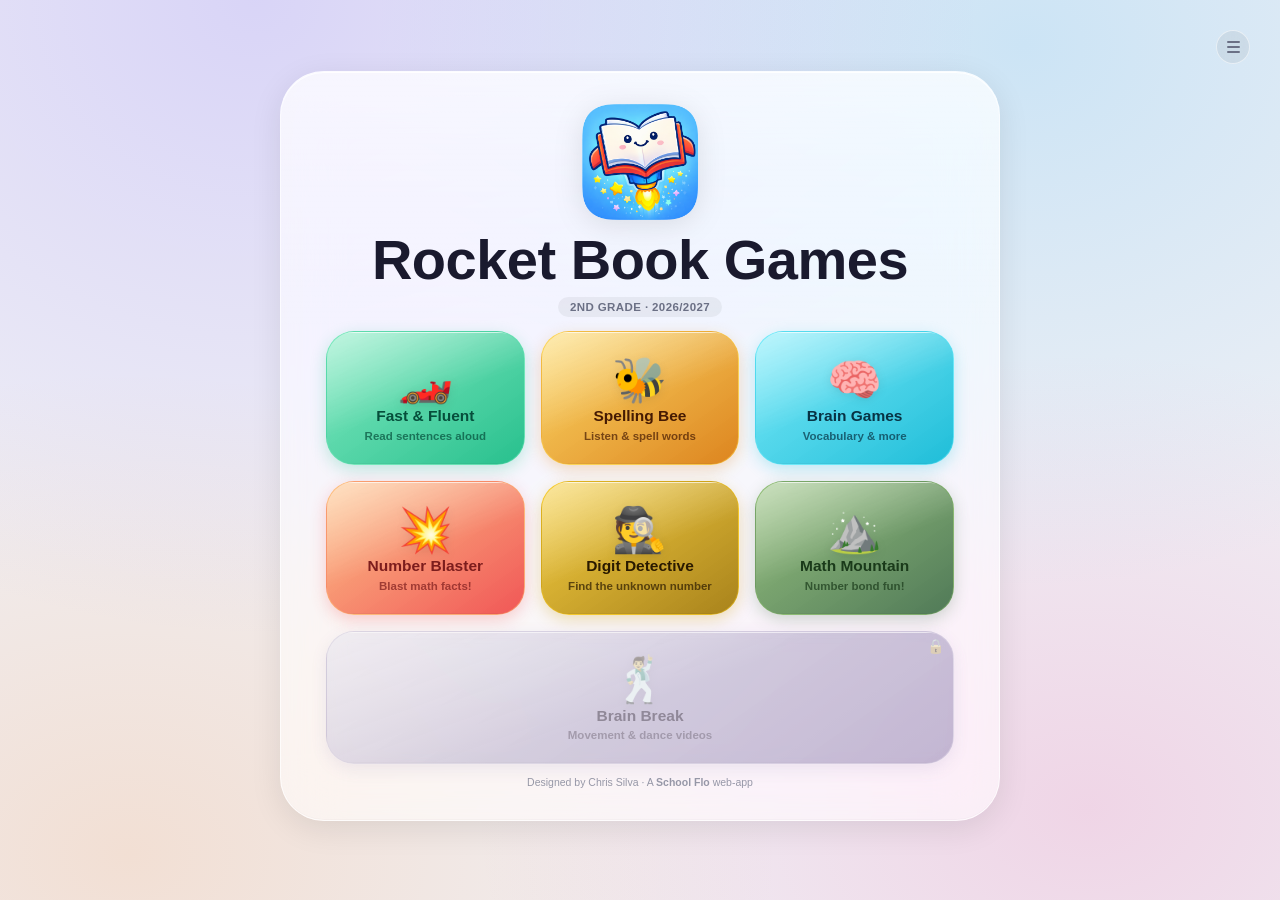
==== commit bc1a2e74: "index.html: restore Number Blaster tile, accidentally removed Co-Authored-By: Claude Sonnet 4.6 <nor" ====
--- a/index.html
+++ b/index.html
@@ -470,6 +470,11 @@
           <span class="tile-icon">&#x1F9E0;</span>
           <span class="tile-name">Brain Games</span>
           <span class="tile-desc">Vocabulary &amp; more</span>
+        </button>
+        <button class="game-tile tile-math" onclick="window.location.href='math.html'" type="button">
+          <span class="tile-icon">&#x1F4A5;</span>
+          <span class="tile-name">Number Blaster</span>
+          <span class="tile-desc">Blast math facts!</span>
         </button>
         <button class="game-tile tile-detective" onclick="window.location.href='detective.html'" type="button">
           <span class="tile-icon">&#x1F575;&#xFE0F;</span>
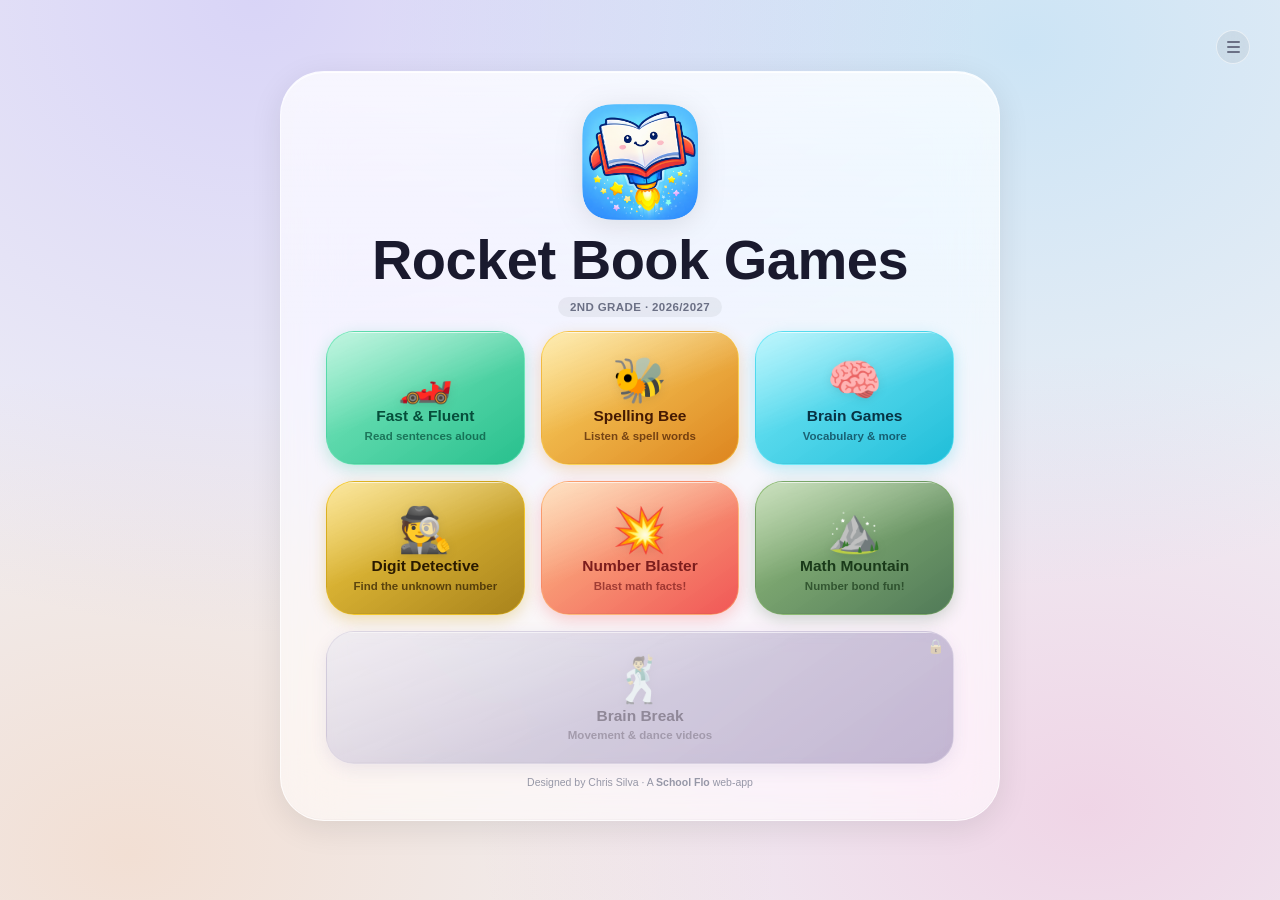
==== commit a5339b16: "index.html: group all three math tiles together in grid Digit Detective now sits above Number Blaste" ====
--- a/index.html
+++ b/index.html
@@ -471,15 +471,15 @@
           <span class="tile-name">Brain Games</span>
           <span class="tile-desc">Vocabulary &amp; more</span>
         </button>
+        <button class="game-tile tile-detective" onclick="window.location.href='detective.html'" type="button">
+          <span class="tile-icon">&#x1F575;&#xFE0F;</span>
+          <span class="tile-name">Digit Detective</span>
+          <span class="tile-desc">Find the unknown number</span>
+        </button>
         <button class="game-tile tile-math" onclick="window.location.href='math.html'" type="button">
           <span class="tile-icon">&#x1F4A5;</span>
           <span class="tile-name">Number Blaster</span>
           <span class="tile-desc">Blast math facts!</span>
-        </button>
-        <button class="game-tile tile-detective" onclick="window.location.href='detective.html'" type="button">
-          <span class="tile-icon">&#x1F575;&#xFE0F;</span>
-          <span class="tile-name">Digit Detective</span>
-          <span class="tile-desc">Find the unknown number</span>
         </button>
         <button class="game-tile tile-mountain" onclick="window.location.href='mountain.html'" type="button">
           <span class="tile-icon">&#x26F0;&#xFE0F;</span>
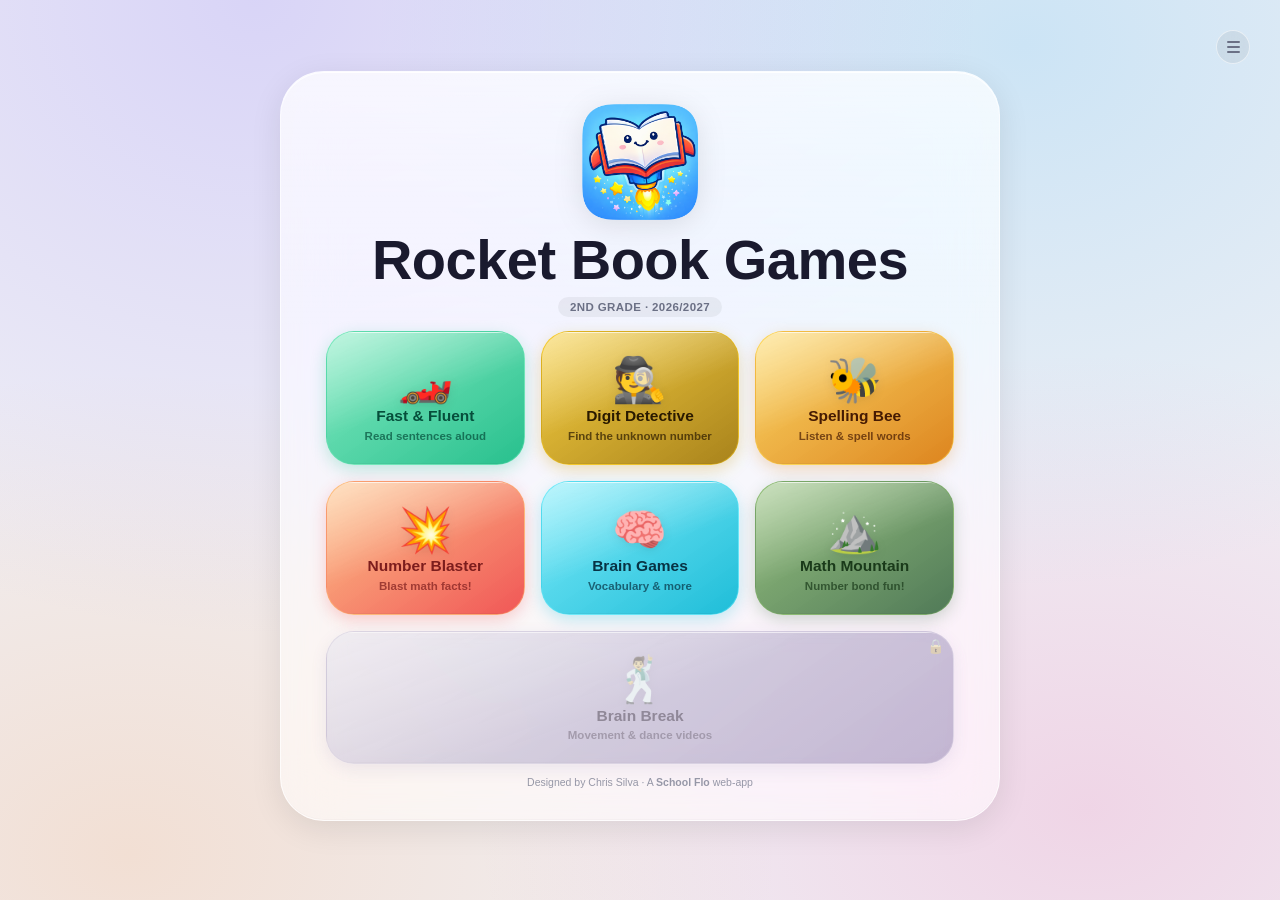
==== commit 40f88e70: "Digit Detective: reshuffle wrong answers, case file report, UI polish - Wrong answers reshuffled 2-4" ====
--- a/index.html
+++ b/index.html
@@ -461,25 +461,25 @@
           <span class="tile-name">Fast &amp; Fluent</span>
           <span class="tile-desc">Read sentences aloud</span>
         </button>
+        <button class="game-tile tile-detective" onclick="window.location.href='detective.html'" type="button">
+          <span class="tile-icon">&#x1F575;&#xFE0F;</span>
+          <span class="tile-name">Digit Detective</span>
+          <span class="tile-desc">Find the unknown number</span>
+        </button>
         <button class="game-tile tile-spelling" onclick="window.location.href='spell.html'" type="button">
           <span class="tile-icon">&#x1F41D;</span>
           <span class="tile-name">Spelling Bee</span>
           <span class="tile-desc">Listen &amp; spell words</span>
         </button>
+        <button class="game-tile tile-math" onclick="window.location.href='math.html'" type="button">
+          <span class="tile-icon">&#x1F4A5;</span>
+          <span class="tile-name">Number Blaster</span>
+          <span class="tile-desc">Blast math facts!</span>
+        </button>
         <button class="game-tile tile-brain" onclick="window.location.href='learn.html'" type="button">
           <span class="tile-icon">&#x1F9E0;</span>
           <span class="tile-name">Brain Games</span>
           <span class="tile-desc">Vocabulary &amp; more</span>
-        </button>
-        <button class="game-tile tile-detective" onclick="window.location.href='detective.html'" type="button">
-          <span class="tile-icon">&#x1F575;&#xFE0F;</span>
-          <span class="tile-name">Digit Detective</span>
-          <span class="tile-desc">Find the unknown number</span>
-        </button>
-        <button class="game-tile tile-math" onclick="window.location.href='math.html'" type="button">
-          <span class="tile-icon">&#x1F4A5;</span>
-          <span class="tile-name">Number Blaster</span>
-          <span class="tile-desc">Blast math facts!</span>
         </button>
         <button class="game-tile tile-mountain" onclick="window.location.href='mountain.html'" type="button">
           <span class="tile-icon">&#x26F0;&#xFE0F;</span>
